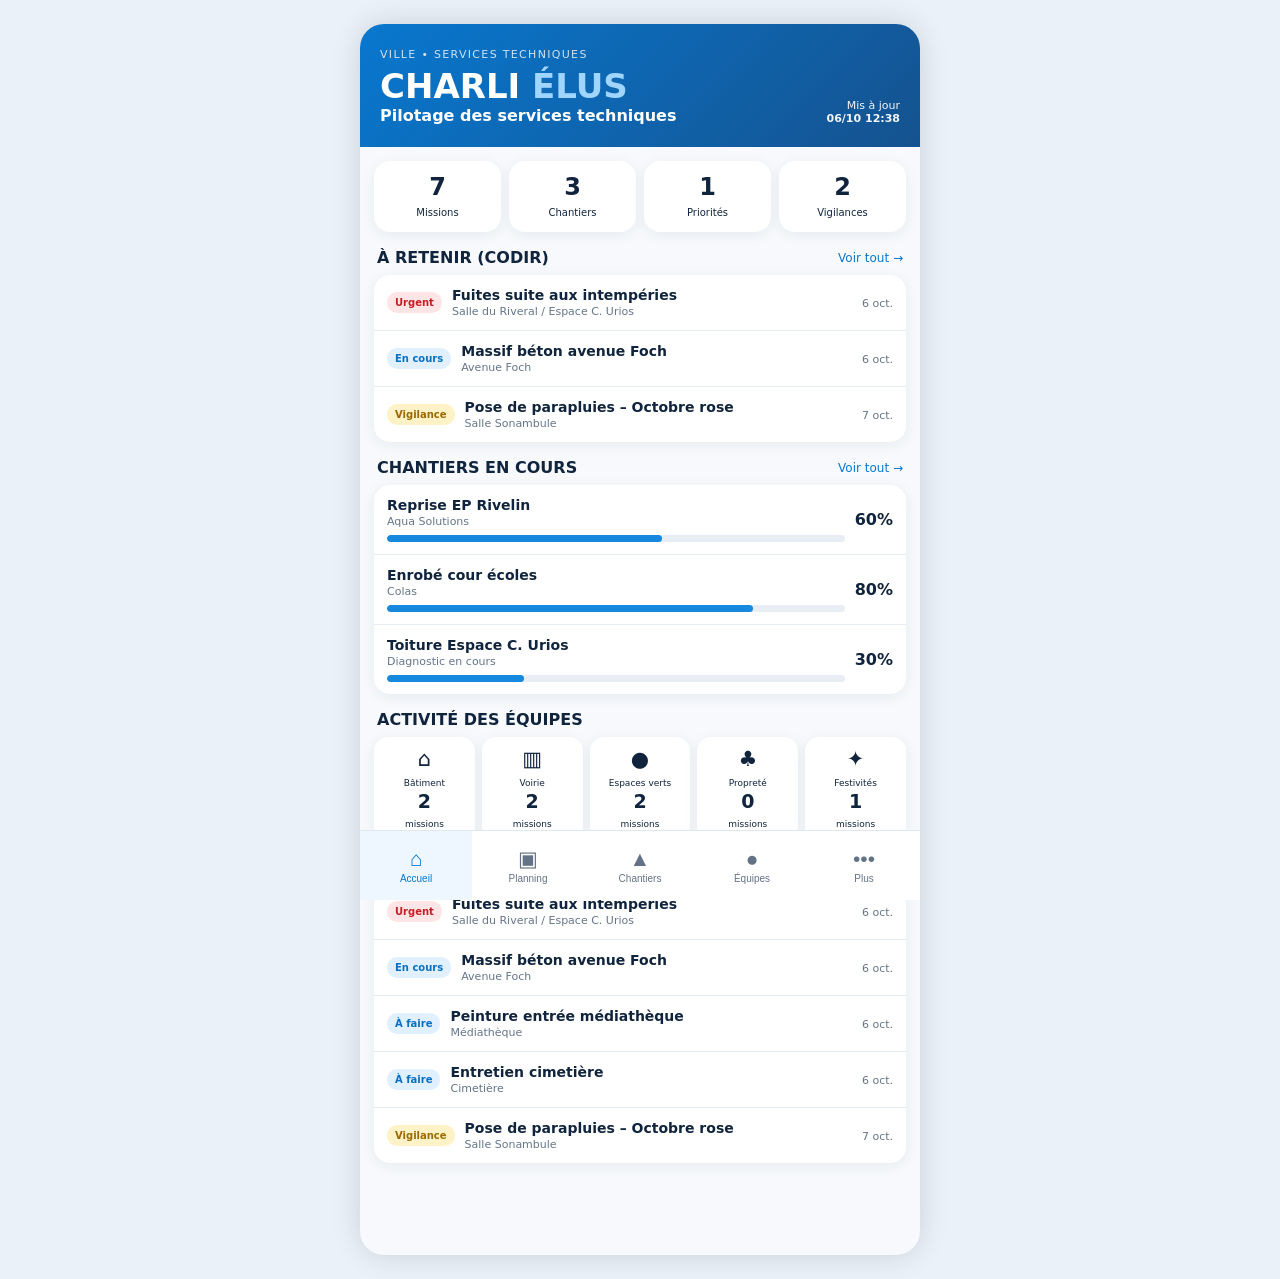
==== index.html @ 4c146b69 "Add files via upload" ====
<!doctype html>
<html lang="fr">
<head>
  <meta charset="utf-8">
  <meta name="viewport" content="width=device-width,initial-scale=1,viewport-fit=cover">
  <meta name="theme-color" content="#0b72c9">
  <title>CHARLI ÉLUS</title>
  <link rel="manifest" href="manifest.webmanifest">
  <link rel="stylesheet" href="styles.css">
</head>
<body>
<div class="app">
  <header class="hero">
    <div>
      <div class="eyebrow">VILLE • SERVICES TECHNIQUES</div>
      <h1>CHARLI <span>ÉLUS</span></h1>
      <p>Pilotage des services techniques</p>
    </div>
    <div class="updated">Mis à jour<br><b id="updated">—</b></div>
  </header>

  <main id="view"></main>

  <nav class="bottom">
    <button data-view="home" class="active">⌂<span>Accueil</span></button>
    <button data-view="planning">▣<span>Planning</span></button>
    <button data-view="chantiers">▲<span>Chantiers</span></button>
    <button data-view="equipes">●<span>Équipes</span></button>
    <button data-view="alerts">•••<span>Plus</span></button>
  </nav>
</div>
<script src="app.js"></script>
</body>
</html>
---- styles.css ----
:root{font-family:Inter,system-ui,-apple-system,Segoe UI,Roboto,Arial,sans-serif;color:#10243e;background:#eaf1f8}
*{box-sizing:border-box} body{margin:0}.app{max-width:560px;margin:auto;min-height:100vh;background:#f7f9fc;padding-bottom:78px;box-shadow:0 0 30px #0002}
.hero{padding:24px 20px 22px;background:linear-gradient(135deg,#0878cf,#15528f);color:#fff;display:flex;justify-content:space-between;align-items:flex-end}
.eyebrow{font-size:11px;letter-spacing:.12em;opacity:.8}.hero h1{margin:5px 0 0;font-size:34px}.hero h1 span{color:#9fd5ff}.hero p{margin:0;font-weight:650}.updated{text-align:right;font-size:11px;opacity:.95}
main{padding:14px}.kpis{display:grid;grid-template-columns:repeat(4,1fr);gap:8px}.kpi,.card{background:#fff;border-radius:16px;box-shadow:0 3px 14px #16324b12}.kpi{padding:12px 7px;text-align:center}.kpi b{font-size:24px;display:block}.kpi small{font-size:10px}
.section{margin-top:16px}.section-title{display:flex;justify-content:space-between;align-items:center;margin:0 3px 8px}.section-title h2{font-size:16px;margin:0}.link{font-size:12px;color:#0878cf}
.card{overflow:hidden}.row{padding:12px 13px;border-bottom:1px solid #e7edf4;display:flex;gap:10px;align-items:center}.row:last-child{border-bottom:0}.grow{flex:1}.title{font-weight:750;font-size:14px}.sub{font-size:11px;color:#64758a;margin-top:2px}.pill{font-size:10px;padding:5px 8px;border-radius:10px;font-weight:750;white-space:nowrap}.urgent{background:#ffe5e5;color:#c91e28}.watch{background:#fff2c7;color:#9b6900}.info{background:#e1f0ff;color:#0870c4}.ok{background:#dff6e8;color:#168348}
.progress{height:7px;background:#e9eef4;border-radius:99px;overflow:hidden;margin-top:7px}.progress i{display:block;height:100%;background:#1688dd;border-radius:99px}
.teamgrid{display:grid;grid-template-columns:repeat(5,1fr);gap:7px}.team{padding:10px 3px;text-align:center;background:#fff;border-radius:14px;box-shadow:0 3px 14px #16324b12}.team .ico{font-size:21px}.team b{display:block;font-size:19px}.team small{font-size:9px}
.day{font-size:12px;font-weight:800;width:48px}.empty{padding:40px 15px;text-align:center;color:#65788e}
.bottom{position:fixed;bottom:0;left:50%;transform:translateX(-50%);max-width:560px;width:100%;height:70px;background:#fff;border-top:1px solid #dfe7ef;display:grid;grid-template-columns:repeat(5,1fr);z-index:5}
.bottom button{border:0;background:none;color:#637287;font-size:21px}.bottom button span{display:block;font-size:10px;margin-top:2px}.bottom button.active{color:#0878cf;background:#eef7ff}
.headline{font-size:21px;margin:4px 0 13px}.filterbar{display:flex;gap:6px;overflow:auto;margin-bottom:10px}.filterbar button{border:0;border-radius:10px;padding:8px 11px;background:#e9eef4}.filterbar button.on{background:#0878cf;color:#fff}
@media(min-width:700px){body{padding:24px}.app{border-radius:24px;overflow:hidden;min-height:calc(100vh - 48px)}}

.team-plan{background:#fff;border-radius:17px;margin:0 0 14px;box-shadow:0 3px 14px #16324b12;overflow:hidden}
.team-plan-head{display:flex;justify-content:space-between;align-items:center;padding:12px 14px;background:#edf6ff}
.team-plan-head>div{display:flex;gap:8px;align-items:center}.team-plan-head>span{font-size:11px;color:#60758b}.team-big-icon{font-size:20px;color:#0878cf}
.week-grid{display:grid;grid-template-columns:repeat(5,minmax(110px,1fr));gap:1px;background:#e6edf4;overflow:auto}
.day-card{background:#fff;min-height:120px;padding:8px}.day-name{text-transform:capitalize;font-size:11px;font-weight:800;color:#0878cf;margin-bottom:6px}
.mini-mission{padding:7px;background:#f5f8fb;border-radius:9px;margin-bottom:6px;border-left:3px solid #1688dd}.mini-mission b{display:block;font-size:11px;line-height:1.25}.mini-mission small{display:block;font-size:9px;color:#687a8d;margin-top:3px}.no-mission{color:#a5b1bd;text-align:center;padding-top:20px}
.worksite-grid{display:grid;gap:12px}.worksite-card{background:#fff;border-radius:17px;padding:14px;box-shadow:0 3px 14px #16324b12}.worksite-top{display:flex;justify-content:space-between;gap:10px}.worksite-label{font-size:9px;letter-spacing:.1em;color:#0878cf;font-weight:800}.worksite-card h3{margin:3px 0 7px;font-size:16px}.percent{font-size:21px;font-weight:850;color:#0878cf}.progress.big{height:9px;margin:4px 0 13px}.worksite-details{display:grid;grid-template-columns:1fr 1fr;gap:9px}.worksite-details div{background:#f6f8fb;border-radius:10px;padding:8px}.worksite-details small{display:block;font-size:9px;color:#75869a}.worksite-details b{display:block;font-size:11px;margin-top:2px}.worksite-watch{display:flex;align-items:center;gap:8px;margin-top:10px;font-size:11px}
@media(max-width:520px){.week-grid{grid-template-columns:repeat(5,125px)}}
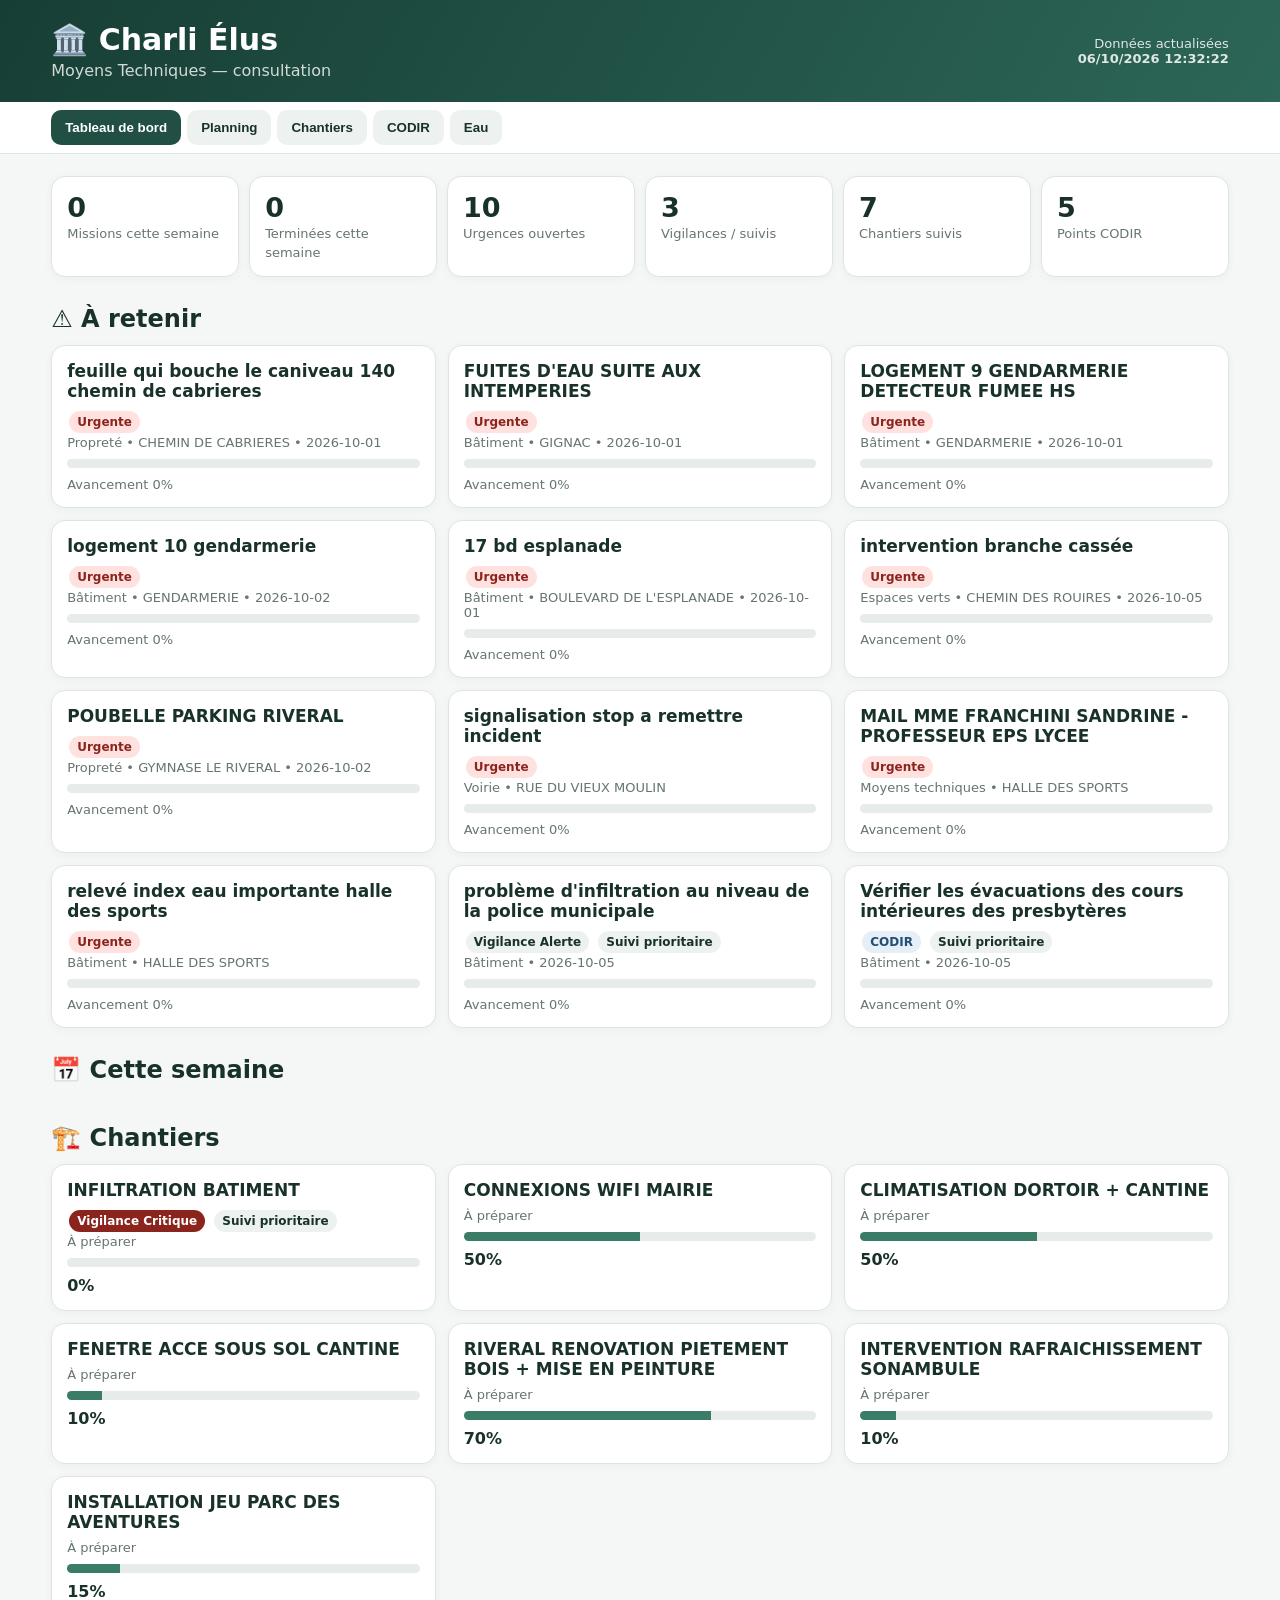
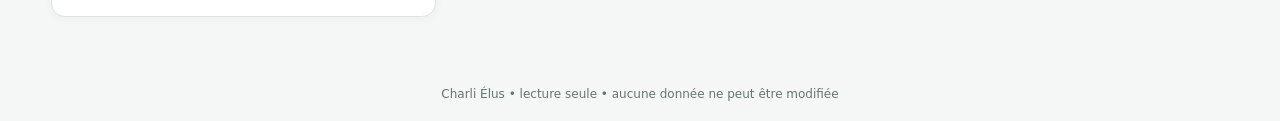
==== commit 3d5e8509: "Add files via upload" ====
--- a/index.html
+++ b/index.html
@@ -1,34 +1,10 @@
-<!doctype html>
-<html lang="fr">
-<head>
-  <meta charset="utf-8">
-  <meta name="viewport" content="width=device-width,initial-scale=1,viewport-fit=cover">
-  <meta name="theme-color" content="#0b72c9">
-  <title>CHARLI ÉLUS</title>
-  <link rel="manifest" href="manifest.webmanifest">
-  <link rel="stylesheet" href="styles.css">
-</head>
-<body>
-<div class="app">
-  <header class="hero">
-    <div>
-      <div class="eyebrow">VILLE • SERVICES TECHNIQUES</div>
-      <h1>CHARLI <span>ÉLUS</span></h1>
-      <p>Pilotage des services techniques</p>
-    </div>
-    <div class="updated">Mis à jour<br><b id="updated">—</b></div>
-  </header>
-
-  <main id="view"></main>
-
-  <nav class="bottom">
-    <button data-view="home" class="active">⌂<span>Accueil</span></button>
-    <button data-view="planning">▣<span>Planning</span></button>
-    <button data-view="chantiers">▲<span>Chantiers</span></button>
-    <button data-view="equipes">●<span>Équipes</span></button>
-    <button data-view="alerts">•••<span>Plus</span></button>
-  </nav>
-</div>
-<script src="app.js"></script>
-</body>
-</html>
+<!doctype html><html lang="fr"><head><meta charset="utf-8"><meta name="viewport" content="width=device-width,initial-scale=1"><title>Charli Élus — Moyens Techniques</title><link rel="stylesheet" href="style.css"></head><body>
+<header><div><h1>🏛️ Charli Élus</h1><p>Moyens Techniques — consultation</p></div><div id="stamp"></div></header>
+<nav><button data-view="dashboard" class="active">Tableau de bord</button><button data-view="planning">Planning</button><button data-view="chantiers">Chantiers</button><button data-view="codir">CODIR</button><button data-view="water">Eau</button></nav>
+<main><section id="dashboard" class="view active"><div id="kpis" class="kpis"></div><h2>⚠️ À retenir</h2><div id="attention" class="cards"></div><h2>📅 Cette semaine</h2><div id="weekSummary"></div><h2>🏗️ Chantiers</h2><div id="projectSummary" class="cards"></div></section>
+<section id="planning" class="view"><div class="sectionHead"><div><h2>📅 Planning hebdomadaire</h2><p id="weekLabel"></p></div><div class="filters"><button id="prevWeek">←</button><button id="todayWeek">Cette semaine</button><button id="nextWeek">→</button></div></div><div id="planningGrid"></div></section>
+<section id="chantiers" class="view"><h2>🏗️ Suivi des chantiers</h2><div id="projects" class="cards"></div></section>
+<section id="codir" class="view"><h2>📌 Points CODIR</h2><div id="codirList" class="cards"></div></section>
+<section id="water" class="view"><h2>💧 Surconsommations d’eau</h2><div id="waterList" class="cards"></div></section></main>
+<div id="modal" class="modal"><div class="modalBox"><button id="closeModal" class="close">×</button><div id="modalBody"></div></div></div>
+<footer>Charli Élus • lecture seule • aucune donnée ne peut être modifiée</footer><script src="app.js"></script></body></html>
--- a/style.css
+++ b/style.css
@@ -0,0 +1 @@
+:root{--bg:#f4f7f6;--ink:#19312b;--muted:#66756f;--brand:#214f43;--card:#fff;--line:#dce5e1;--warn:#fff2d8;--danger:#ffe2df;--ok:#e5f4ea;--blue:#e6eff8}*{box-sizing:border-box}body{margin:0;font-family:system-ui,-apple-system,Segoe UI,Roboto,sans-serif;background:var(--bg);color:var(--ink)}header{background:linear-gradient(120deg,#173e35,#2c6657);color:white;padding:22px 4vw;display:flex;justify-content:space-between;align-items:center}h1{margin:0;font-size:30px}header p{margin:4px 0 0;opacity:.8}#stamp{text-align:right;font-size:13px;opacity:.85}nav{position:sticky;top:0;z-index:5;background:white;border-bottom:1px solid var(--line);display:flex;gap:6px;padding:8px 4vw;overflow:auto}button{border:0;border-radius:10px;padding:10px 14px;background:#edf2f0;color:var(--ink);font-weight:650;cursor:pointer}nav button.active{background:var(--brand);color:white}main{max-width:1500px;margin:auto;padding:22px 4vw 50px}.view{display:none}.view.active{display:block}h2{margin:28px 0 12px}.kpis{display:grid;grid-template-columns:repeat(6,1fr);gap:10px}.kpi,.card{background:var(--card);border:1px solid var(--line);border-radius:14px;padding:15px;box-shadow:0 2px 10px #19312b0a}.kpi strong{display:block;font-size:27px}.kpi span,.meta{color:var(--muted);font-size:13px}.cards{display:grid;grid-template-columns:repeat(3,1fr);gap:12px}.card h3{margin:0 0 8px;font-size:17px}.badge{display:inline-block;padding:4px 8px;border-radius:99px;background:#edf2f0;font-size:12px;font-weight:700;margin:2px}.urgent{background:var(--danger);color:#8b241d}.critical{background:#8b241d;color:white}.codir{background:var(--blue);color:#244d72}.done{background:var(--ok);color:#23603b}.progress{height:9px;background:#e7ecea;border-radius:9px;overflow:hidden;margin:9px 0}.progress i{display:block;height:100%;background:#3b7c69}.sectionHead{display:flex;justify-content:space-between;align-items:center;gap:12px}.filters{display:flex;gap:6px}.planning{overflow:auto;border:1px solid var(--line);border-radius:14px;background:white}.planTable{min-width:1050px;display:grid;grid-template-columns:150px repeat(5,1fr)}.cell{padding:10px;border-right:1px solid var(--line);border-bottom:1px solid var(--line);min-height:72px}.head{background:#edf2f0;font-weight:750;min-height:auto}.team{font-weight:750;background:#f8faf9}.mission{padding:7px;margin:4px 0;border-radius:9px;background:#f4f7f6;font-size:12px;border-left:4px solid #78978e;cursor:pointer}.mission.urg{background:var(--danger);border-left-color:#a93a31}.mission.fin{opacity:.65}.mission b{display:block}.empty{color:#8b9792;font-size:13px}.modal{display:none;position:fixed;inset:0;background:#0007;z-index:20;padding:5vh 5vw}.modal.open{display:flex;align-items:flex-start;justify-content:center}.modalBox{position:relative;background:white;border-radius:16px;max-width:720px;width:100%;max-height:90vh;overflow:auto;padding:24px}.close{position:absolute;right:10px;top:10px;font-size:20px}.detailGrid{display:grid;grid-template-columns:1fr 1fr;gap:8px}.detail{background:#f5f7f6;padding:10px;border-radius:9px}.phase{border-left:3px solid #78978e;padding:8px 12px;margin:8px 0;background:#f7f9f8}footer{text-align:center;color:var(--muted);padding:20px;font-size:12px}@media(max-width:900px){.kpis{grid-template-columns:repeat(2,1fr)}.cards{grid-template-columns:1fr}.sectionHead{align-items:flex-start;flex-direction:column}header{align-items:flex-start;gap:10px;flex-direction:column}#stamp{text-align:left}.detailGrid{grid-template-columns:1fr}main{padding-left:12px;padding-right:12px}nav{padding-left:12px}.kpi strong{font-size:23px}}
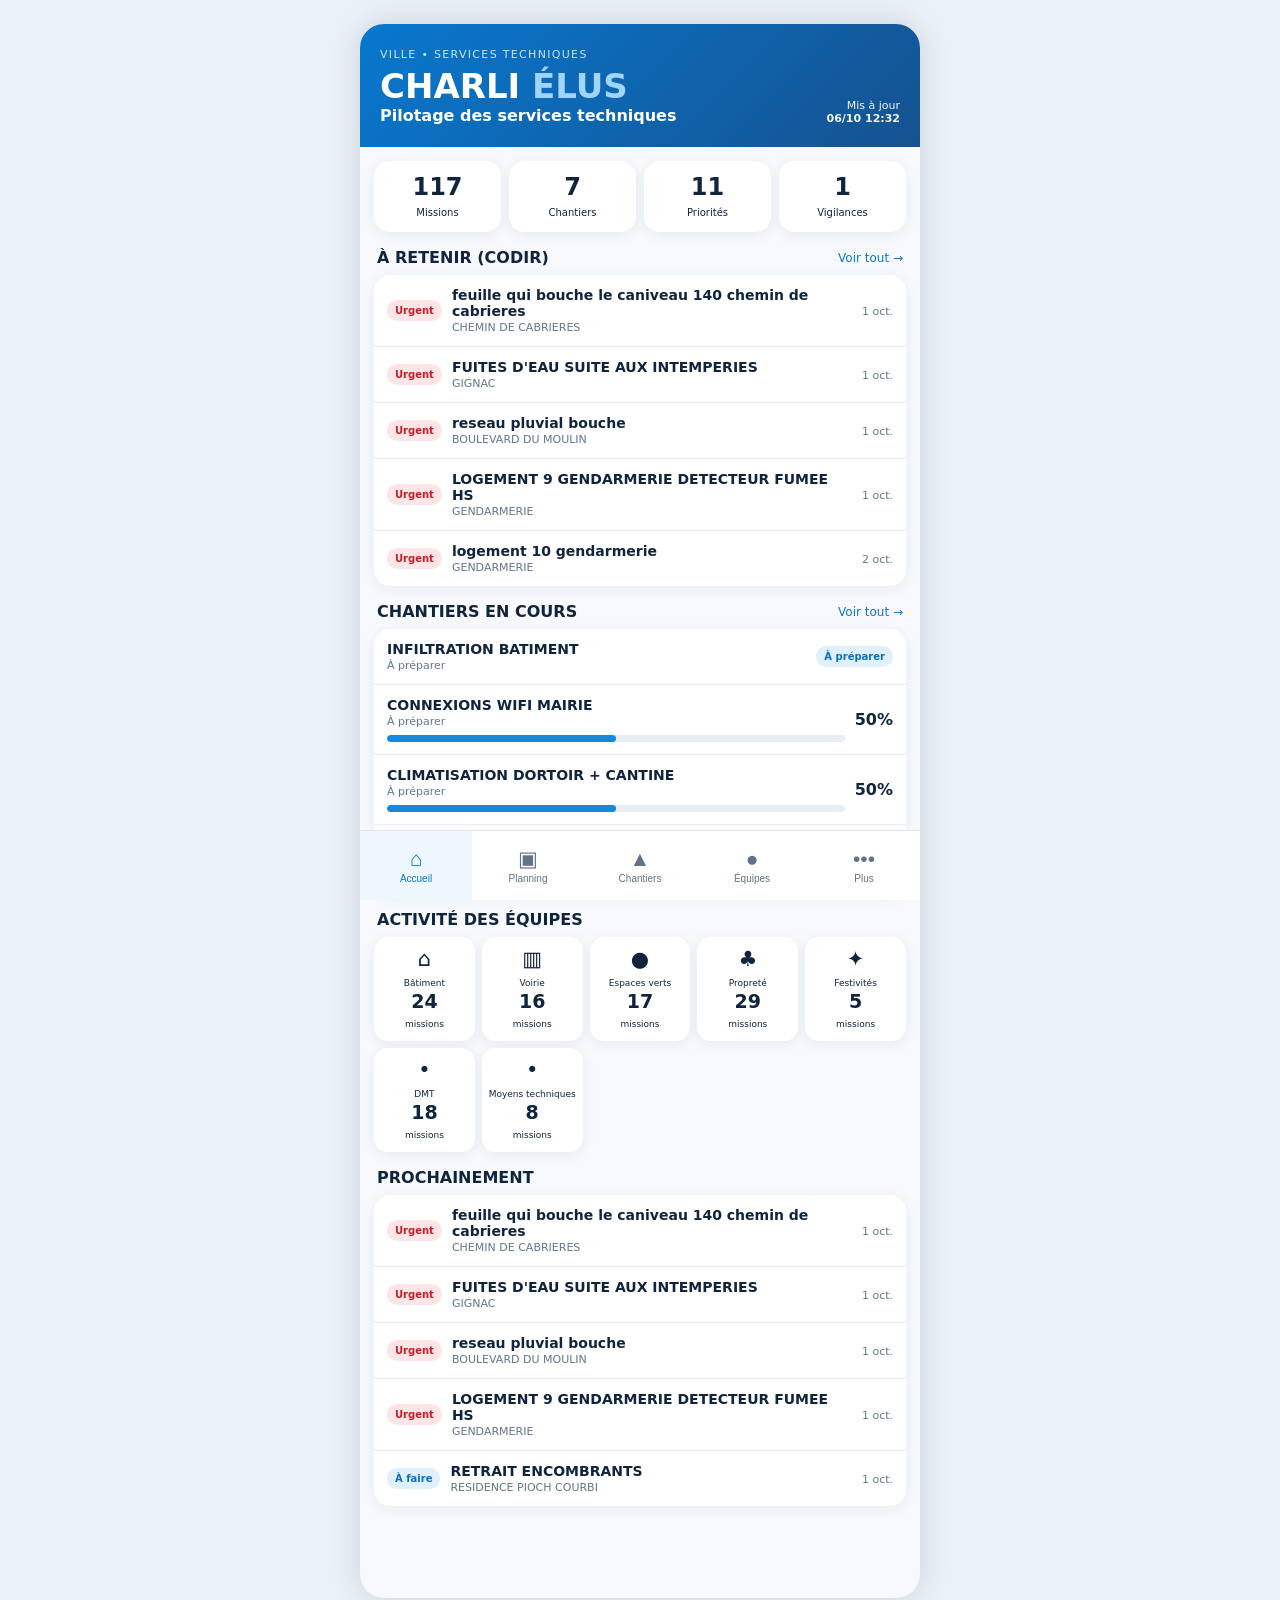
==== commit fb8018ab: "Add files via upload" ====
--- a/index.html
+++ b/index.html
@@ -1,10 +1,34 @@
-<!doctype html><html lang="fr"><head><meta charset="utf-8"><meta name="viewport" content="width=device-width,initial-scale=1"><title>Charli Élus — Moyens Techniques</title><link rel="stylesheet" href="style.css"></head><body>
-<header><div><h1>🏛️ Charli Élus</h1><p>Moyens Techniques — consultation</p></div><div id="stamp"></div></header>
-<nav><button data-view="dashboard" class="active">Tableau de bord</button><button data-view="planning">Planning</button><button data-view="chantiers">Chantiers</button><button data-view="codir">CODIR</button><button data-view="water">Eau</button></nav>
-<main><section id="dashboard" class="view active"><div id="kpis" class="kpis"></div><h2>⚠️ À retenir</h2><div id="attention" class="cards"></div><h2>📅 Cette semaine</h2><div id="weekSummary"></div><h2>🏗️ Chantiers</h2><div id="projectSummary" class="cards"></div></section>
-<section id="planning" class="view"><div class="sectionHead"><div><h2>📅 Planning hebdomadaire</h2><p id="weekLabel"></p></div><div class="filters"><button id="prevWeek">←</button><button id="todayWeek">Cette semaine</button><button id="nextWeek">→</button></div></div><div id="planningGrid"></div></section>
-<section id="chantiers" class="view"><h2>🏗️ Suivi des chantiers</h2><div id="projects" class="cards"></div></section>
-<section id="codir" class="view"><h2>📌 Points CODIR</h2><div id="codirList" class="cards"></div></section>
-<section id="water" class="view"><h2>💧 Surconsommations d’eau</h2><div id="waterList" class="cards"></div></section></main>
-<div id="modal" class="modal"><div class="modalBox"><button id="closeModal" class="close">×</button><div id="modalBody"></div></div></div>
-<footer>Charli Élus • lecture seule • aucune donnée ne peut être modifiée</footer><script src="app.js"></script></body></html>
+<!doctype html>
+<html lang="fr">
+<head>
+  <meta charset="utf-8">
+  <meta name="viewport" content="width=device-width,initial-scale=1,viewport-fit=cover">
+  <meta name="theme-color" content="#0b72c9">
+  <title>CHARLI ÉLUS</title>
+  <link rel="manifest" href="manifest.webmanifest">
+  <link rel="stylesheet" href="styles.css">
+</head>
+<body>
+<div class="app">
+  <header class="hero">
+    <div>
+      <div class="eyebrow">VILLE • SERVICES TECHNIQUES</div>
+      <h1>CHARLI <span>ÉLUS</span></h1>
+      <p>Pilotage des services techniques</p>
+    </div>
+    <div class="updated">Mis à jour<br><b id="updated">—</b></div>
+  </header>
+
+  <main id="view"></main>
+
+  <nav class="bottom">
+    <button data-view="home" class="active">⌂<span>Accueil</span></button>
+    <button data-view="planning">▣<span>Planning</span></button>
+    <button data-view="chantiers">▲<span>Chantiers</span></button>
+    <button data-view="equipes">●<span>Équipes</span></button>
+    <button data-view="alerts">•••<span>Plus</span></button>
+  </nav>
+</div>
+<script src="app.js"></script>
+</body>
+</html>
--- a/styles.css
+++ b/styles.css
@@ -0,0 +1,24 @@
+
+:root{font-family:Inter,system-ui,-apple-system,Segoe UI,Roboto,Arial,sans-serif;color:#10243e;background:#eaf1f8}
+*{box-sizing:border-box} body{margin:0}.app{max-width:560px;margin:auto;min-height:100vh;background:#f7f9fc;padding-bottom:78px;box-shadow:0 0 30px #0002}
+.hero{padding:24px 20px 22px;background:linear-gradient(135deg,#0878cf,#15528f);color:#fff;display:flex;justify-content:space-between;align-items:flex-end}
+.eyebrow{font-size:11px;letter-spacing:.12em;opacity:.8}.hero h1{margin:5px 0 0;font-size:34px}.hero h1 span{color:#9fd5ff}.hero p{margin:0;font-weight:650}.updated{text-align:right;font-size:11px;opacity:.95}
+main{padding:14px}.kpis{display:grid;grid-template-columns:repeat(4,1fr);gap:8px}.kpi,.card{background:#fff;border-radius:16px;box-shadow:0 3px 14px #16324b12}.kpi{padding:12px 7px;text-align:center}.kpi b{font-size:24px;display:block}.kpi small{font-size:10px}
+.section{margin-top:16px}.section-title{display:flex;justify-content:space-between;align-items:center;margin:0 3px 8px}.section-title h2{font-size:16px;margin:0}.link{font-size:12px;color:#0878cf}
+.card{overflow:hidden}.row{padding:12px 13px;border-bottom:1px solid #e7edf4;display:flex;gap:10px;align-items:center}.row:last-child{border-bottom:0}.grow{flex:1}.title{font-weight:750;font-size:14px}.sub{font-size:11px;color:#64758a;margin-top:2px}.pill{font-size:10px;padding:5px 8px;border-radius:10px;font-weight:750;white-space:nowrap}.urgent{background:#ffe5e5;color:#c91e28}.watch{background:#fff2c7;color:#9b6900}.info{background:#e1f0ff;color:#0870c4}.ok{background:#dff6e8;color:#168348}
+.progress{height:7px;background:#e9eef4;border-radius:99px;overflow:hidden;margin-top:7px}.progress i{display:block;height:100%;background:#1688dd;border-radius:99px}
+.teamgrid{display:grid;grid-template-columns:repeat(5,1fr);gap:7px}.team{padding:10px 3px;text-align:center;background:#fff;border-radius:14px;box-shadow:0 3px 14px #16324b12}.team .ico{font-size:21px}.team b{display:block;font-size:19px}.team small{font-size:9px}
+.day{font-size:12px;font-weight:800;width:48px}.empty{padding:40px 15px;text-align:center;color:#65788e}
+.bottom{position:fixed;bottom:0;left:50%;transform:translateX(-50%);max-width:560px;width:100%;height:70px;background:#fff;border-top:1px solid #dfe7ef;display:grid;grid-template-columns:repeat(5,1fr);z-index:5}
+.bottom button{border:0;background:none;color:#637287;font-size:21px}.bottom button span{display:block;font-size:10px;margin-top:2px}.bottom button.active{color:#0878cf;background:#eef7ff}
+.headline{font-size:21px;margin:4px 0 13px}.filterbar{display:flex;gap:6px;overflow:auto;margin-bottom:10px}.filterbar button{border:0;border-radius:10px;padding:8px 11px;background:#e9eef4}.filterbar button.on{background:#0878cf;color:#fff}
+@media(min-width:700px){body{padding:24px}.app{border-radius:24px;overflow:hidden;min-height:calc(100vh - 48px)}}
+
+.team-plan{background:#fff;border-radius:17px;margin:0 0 14px;box-shadow:0 3px 14px #16324b12;overflow:hidden}
+.team-plan-head{display:flex;justify-content:space-between;align-items:center;padding:12px 14px;background:#edf6ff}
+.team-plan-head>div{display:flex;gap:8px;align-items:center}.team-plan-head>span{font-size:11px;color:#60758b}.team-big-icon{font-size:20px;color:#0878cf}
+.week-grid{display:grid;grid-template-columns:repeat(5,minmax(110px,1fr));gap:1px;background:#e6edf4;overflow:auto}
+.day-card{background:#fff;min-height:120px;padding:8px}.day-name{text-transform:capitalize;font-size:11px;font-weight:800;color:#0878cf;margin-bottom:6px}
+.mini-mission{padding:7px;background:#f5f8fb;border-radius:9px;margin-bottom:6px;border-left:3px solid #1688dd}.mini-mission b{display:block;font-size:11px;line-height:1.25}.mini-mission small{display:block;font-size:9px;color:#687a8d;margin-top:3px}.no-mission{color:#a5b1bd;text-align:center;padding-top:20px}
+.worksite-grid{display:grid;gap:12px}.worksite-card{background:#fff;border-radius:17px;padding:14px;box-shadow:0 3px 14px #16324b12}.worksite-top{display:flex;justify-content:space-between;gap:10px}.worksite-label{font-size:9px;letter-spacing:.1em;color:#0878cf;font-weight:800}.worksite-card h3{margin:3px 0 7px;font-size:16px}.percent{font-size:21px;font-weight:850;color:#0878cf}.progress.big{height:9px;margin:4px 0 13px}.worksite-details{display:grid;grid-template-columns:1fr 1fr;gap:9px}.worksite-details div{background:#f6f8fb;border-radius:10px;padding:8px}.worksite-details small{display:block;font-size:9px;color:#75869a}.worksite-details b{display:block;font-size:11px;margin-top:2px}.worksite-watch{display:flex;align-items:center;gap:8px;margin-top:10px;font-size:11px}
+@media(max-width:520px){.week-grid{grid-template-columns:repeat(5,125px)}}
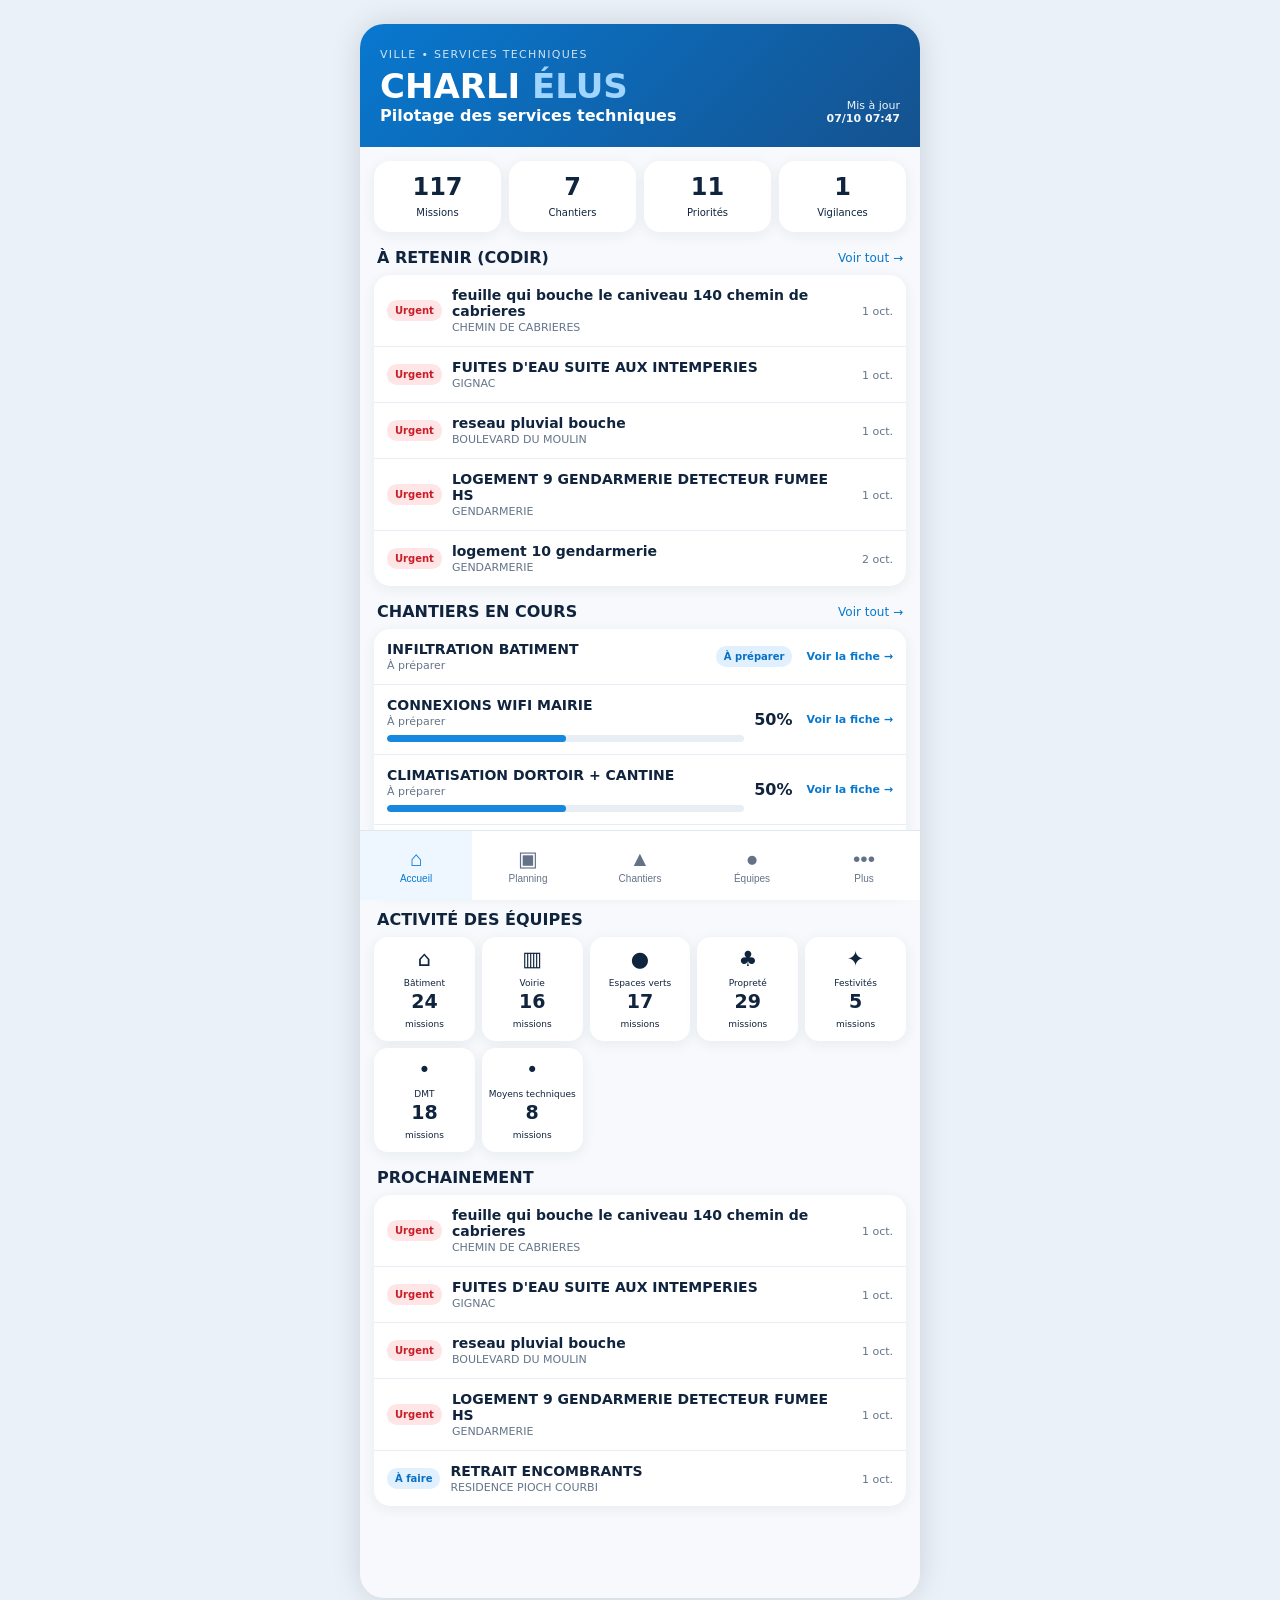
==== commit 9536e321: "Add files via upload" ====
--- a/index.html
+++ b/index.html
@@ -6,7 +6,7 @@
   <meta name="theme-color" content="#0b72c9">
   <title>CHARLI ÉLUS</title>
   <link rel="manifest" href="manifest.webmanifest">
-  <link rel="stylesheet" href="styles.css">
+  <link rel="stylesheet" href="styles.css?v=162">
 </head>
 <body>
 <div class="app">
@@ -29,6 +29,6 @@
     <button data-view="alerts">•••<span>Plus</span></button>
   </nav>
 </div>
-<script src="app.js"></script>
+<script src="app.js?v=162"></script>
 </body>
 </html>
--- a/styles.css
+++ b/styles.css
@@ -22,3 +22,11 @@
 .mini-mission{padding:7px;background:#f5f8fb;border-radius:9px;margin-bottom:6px;border-left:3px solid #1688dd}.mini-mission b{display:block;font-size:11px;line-height:1.25}.mini-mission small{display:block;font-size:9px;color:#687a8d;margin-top:3px}.no-mission{color:#a5b1bd;text-align:center;padding-top:20px}
 .worksite-grid{display:grid;gap:12px}.worksite-card{background:#fff;border-radius:17px;padding:14px;box-shadow:0 3px 14px #16324b12}.worksite-top{display:flex;justify-content:space-between;gap:10px}.worksite-label{font-size:9px;letter-spacing:.1em;color:#0878cf;font-weight:800}.worksite-card h3{margin:3px 0 7px;font-size:16px}.percent{font-size:21px;font-weight:850;color:#0878cf}.progress.big{height:9px;margin:4px 0 13px}.worksite-details{display:grid;grid-template-columns:1fr 1fr;gap:9px}.worksite-details div{background:#f6f8fb;border-radius:10px;padding:8px}.worksite-details small{display:block;font-size:9px;color:#75869a}.worksite-details b{display:block;font-size:11px;margin-top:2px}.worksite-watch{display:flex;align-items:center;gap:8px;margin-top:10px;font-size:11px}
 @media(max-width:520px){.week-grid{grid-template-columns:repeat(5,125px)}}
+.worksite-card[data-chantier],.row[data-chantier]{cursor:pointer}.worksite-card[data-chantier]:active,.row[data-chantier]:active{transform:scale(.995)}
+.detail-back{border:0;background:#e5f2ff;color:#0870c4;border-radius:11px;padding:9px 12px;font-weight:800;margin-bottom:10px}.detail-hero{background:#fff;border-radius:18px;padding:16px;box-shadow:0 3px 14px #16324b12;margin-bottom:12px}.detail-hero h2{margin:4px 0 6px;font-size:22px}.detail-meta{display:flex;gap:7px;flex-wrap:wrap;margin-top:10px}.detail-section{background:#fff;border-radius:16px;padding:14px;margin:0 0 12px;box-shadow:0 3px 14px #16324b12}.detail-section h3{font-size:15px;margin:0 0 10px}.detail-grid{display:grid;grid-template-columns:1fr 1fr;gap:8px}.detail-field{background:#f6f8fb;border-radius:10px;padding:9px}.detail-field.wide{grid-column:1/-1}.detail-field small{display:block;color:#718397;font-size:9px;text-transform:uppercase;letter-spacing:.04em}.detail-field b,.detail-field div{display:block;font-size:12px;margin-top:3px;white-space:pre-wrap;word-break:break-word}.phase,.company{border-top:1px solid #e7edf4;padding:10px 0}.phase:first-of-type,.company:first-of-type{border-top:0}.phase-head,.company-head{display:flex;justify-content:space-between;gap:8px}.phase p,.company p{margin:5px 0 0;font-size:11px;color:#60758b;white-space:pre-wrap}.muted{color:#75869a;font-size:11px}
+
+.chantier-link{touch-action:manipulation;-webkit-tap-highlight-color:rgba(8,120,207,.12)}
+.chantier-link::after{content:"Voir la fiche →";display:block;margin-top:10px;font-size:11px;font-weight:800;color:#0878cf}
+.row.chantier-link::after{margin-top:0;margin-left:4px;white-space:nowrap}
+
+.chantier-link{color:inherit;text-decoration:none}
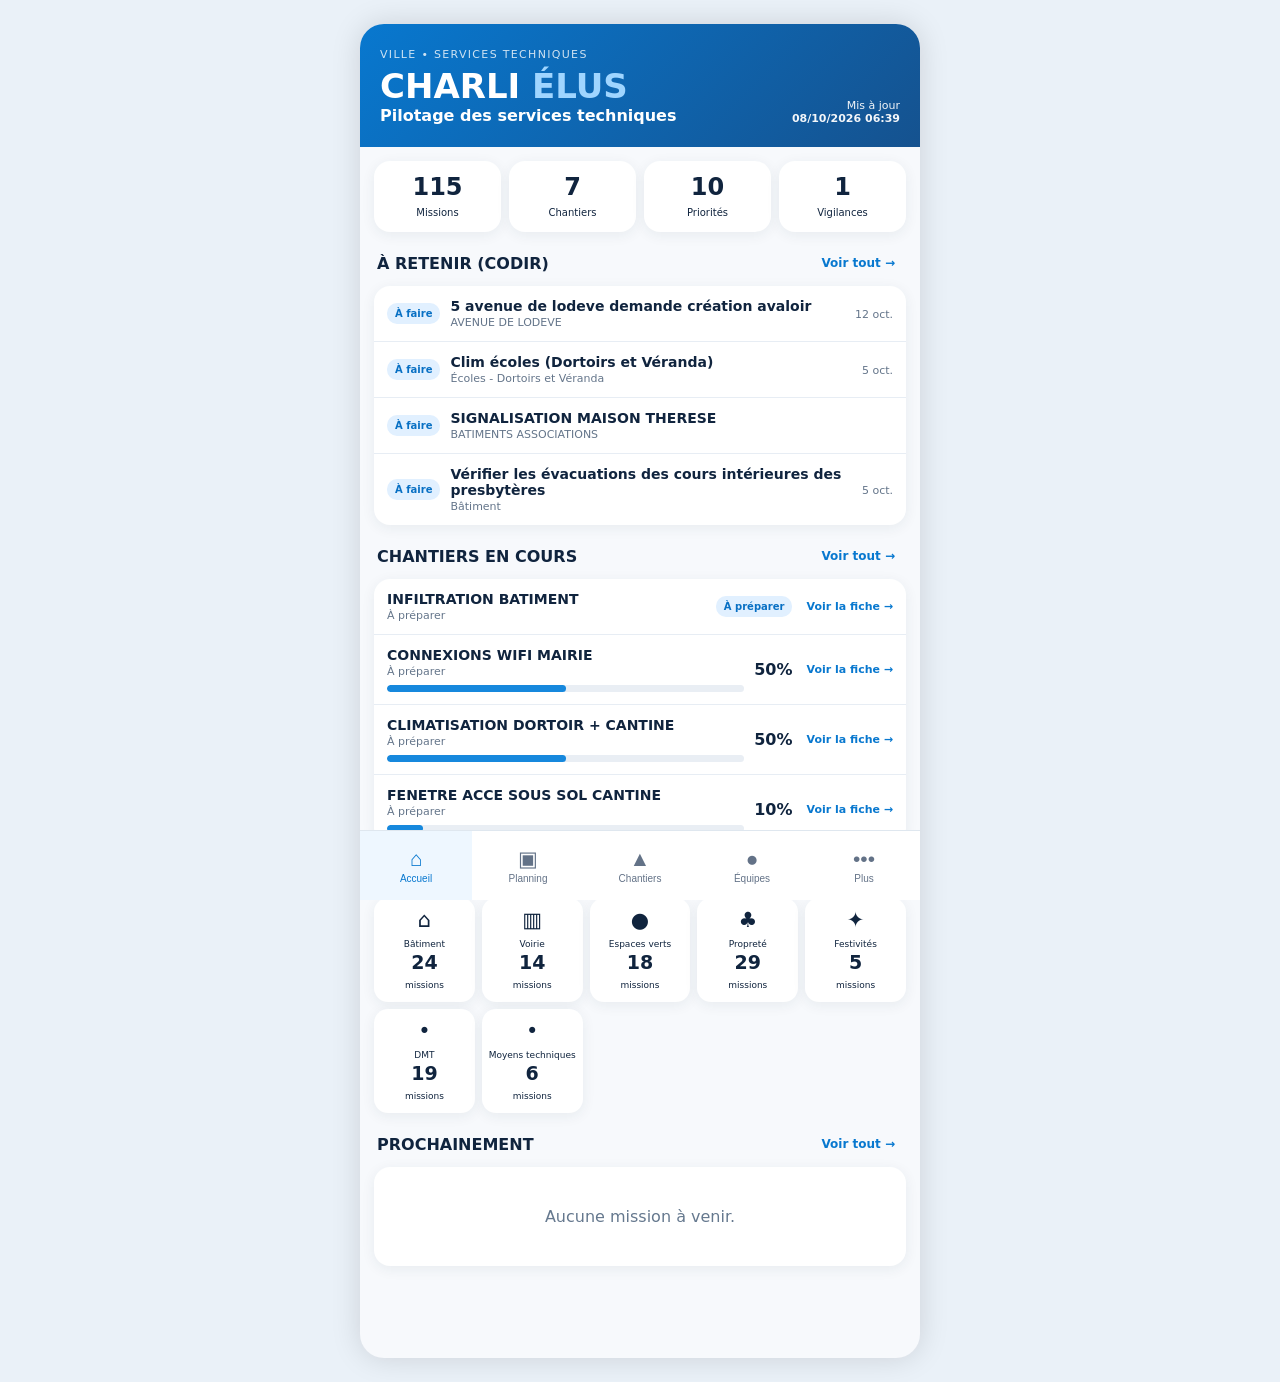
==== commit ff320888: "Add files via upload" ====
--- a/index.html
+++ b/index.html
@@ -6,7 +6,7 @@
   <meta name="theme-color" content="#0b72c9">
   <title>CHARLI ÉLUS</title>
   <link rel="manifest" href="manifest.webmanifest">
-  <link rel="stylesheet" href="styles.css?v=162">
+  <link rel="stylesheet" href="styles.css?v=170">
 </head>
 <body>
 <div class="app">
@@ -29,6 +29,6 @@
     <button data-view="alerts">•••<span>Plus</span></button>
   </nav>
 </div>
-<script src="app.js?v=162"></script>
+<script src="app.js?v=170"></script>
 </body>
 </html>
--- a/styles.css
+++ b/styles.css
@@ -30,3 +30,5 @@
 .row.chantier-link::after{margin-top:0;margin-left:4px;white-space:nowrap}
 
 .chantier-link{color:inherit;text-decoration:none}
+
+.section-title .link{font-weight:750;text-decoration:none;padding:8px;display:inline-block}.team{text-decoration:none;color:inherit}.error-banner{background:#fff1e8;color:#a33b10;border-radius:12px;padding:12px;margin-bottom:12px;font-size:13px}
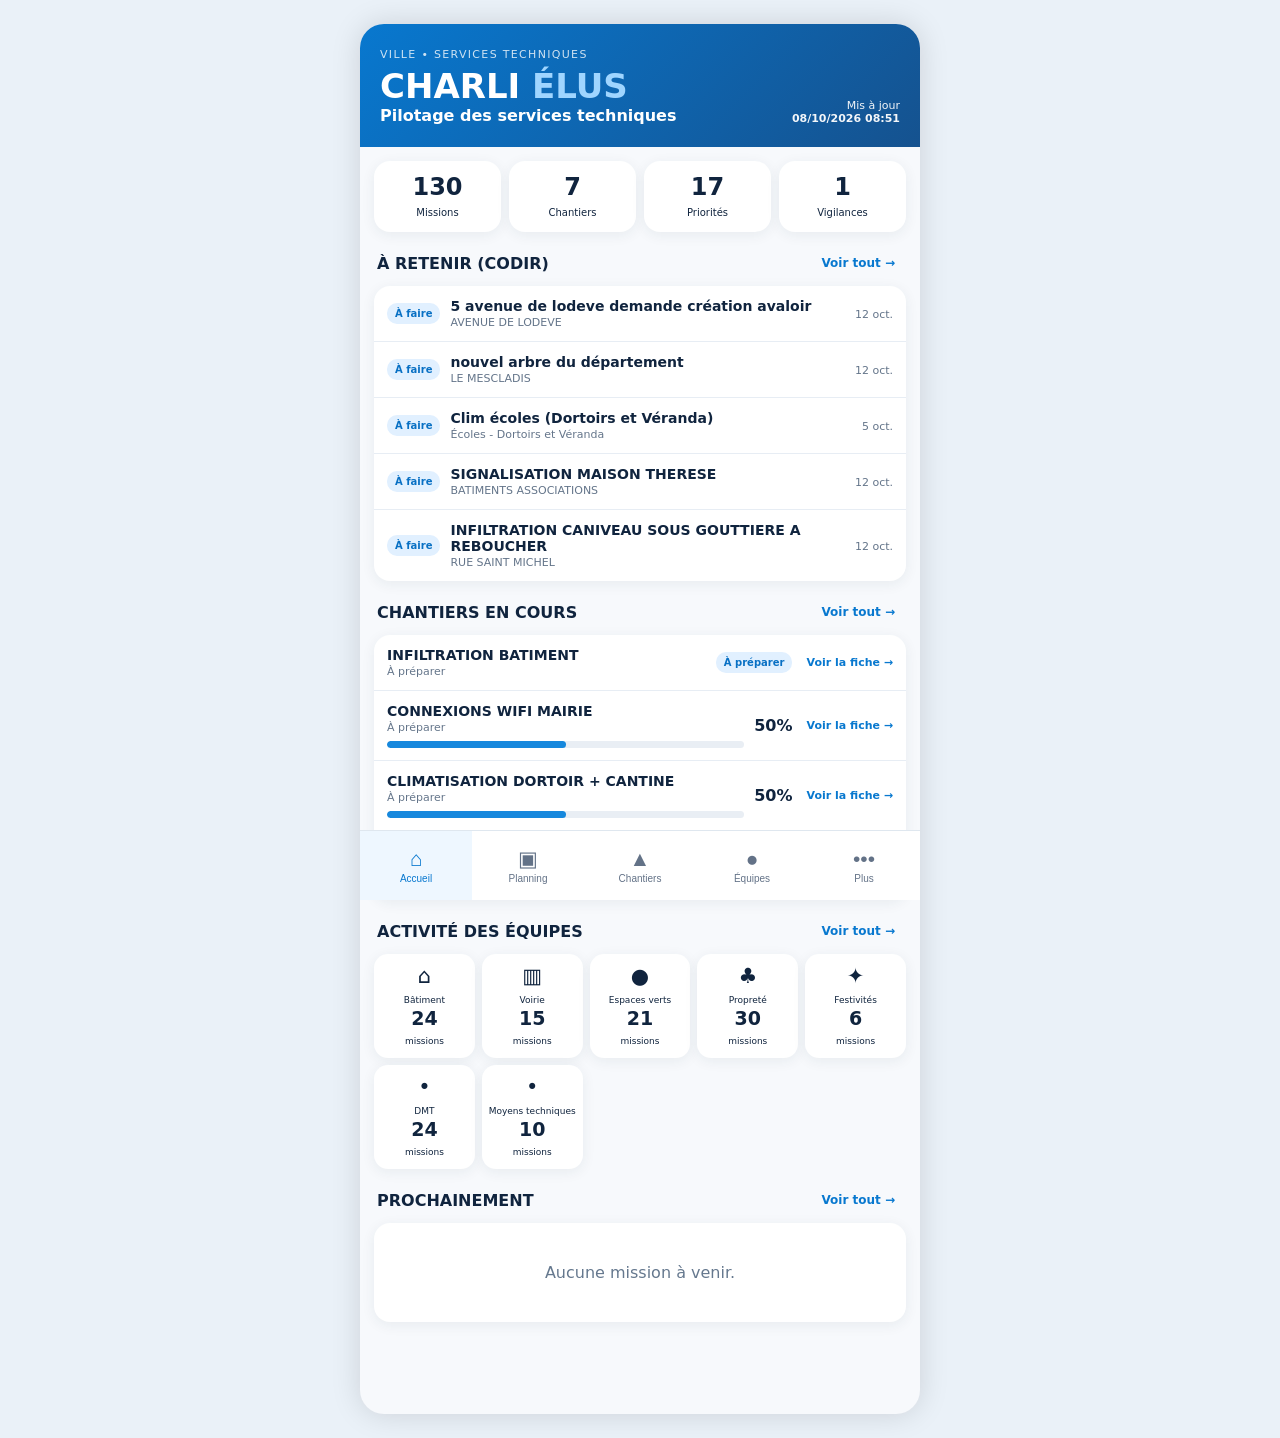
==== commit fcbca772: "Add files via upload" ====
--- a/index.html
+++ b/index.html
@@ -6,7 +6,7 @@
   <meta name="theme-color" content="#0b72c9">
   <title>CHARLI ÉLUS</title>
   <link rel="manifest" href="manifest.webmanifest">
-  <link rel="stylesheet" href="styles.css?v=170">
+  <link rel="stylesheet" href="styles.css?v=180">
 </head>
 <body>
 <div class="app">
@@ -29,6 +29,6 @@
     <button data-view="alerts">•••<span>Plus</span></button>
   </nav>
 </div>
-<script src="app.js?v=170"></script>
+<script src="app.js?v=180"></script>
 </body>
 </html>
--- a/styles.css
+++ b/styles.css
@@ -32,3 +32,5 @@
 .chantier-link{color:inherit;text-decoration:none}
 
 .section-title .link{font-weight:750;text-decoration:none;padding:8px;display:inline-block}.team{text-decoration:none;color:inherit}.error-banner{background:#fff1e8;color:#a33b10;border-radius:12px;padding:12px;margin-bottom:12px;font-size:13px}
+
+.week-navigation{background:#fff;border-radius:15px;padding:12px;margin:0 0 14px;box-shadow:0 3px 14px #16324b12}.week-period{text-align:center;font-size:13px;font-weight:800;margin-bottom:10px}.week-actions{display:grid;grid-template-columns:1fr 1fr 1fr;gap:6px}.week-actions button{border:1px solid #c8dcee;background:#edf6ff;color:#0865ac;border-radius:10px;padding:11px 4px;font-size:12px;font-weight:750;cursor:pointer;min-height:42px}.week-actions .week-today{background:#0878cf;color:white;border-color:#0878cf}
